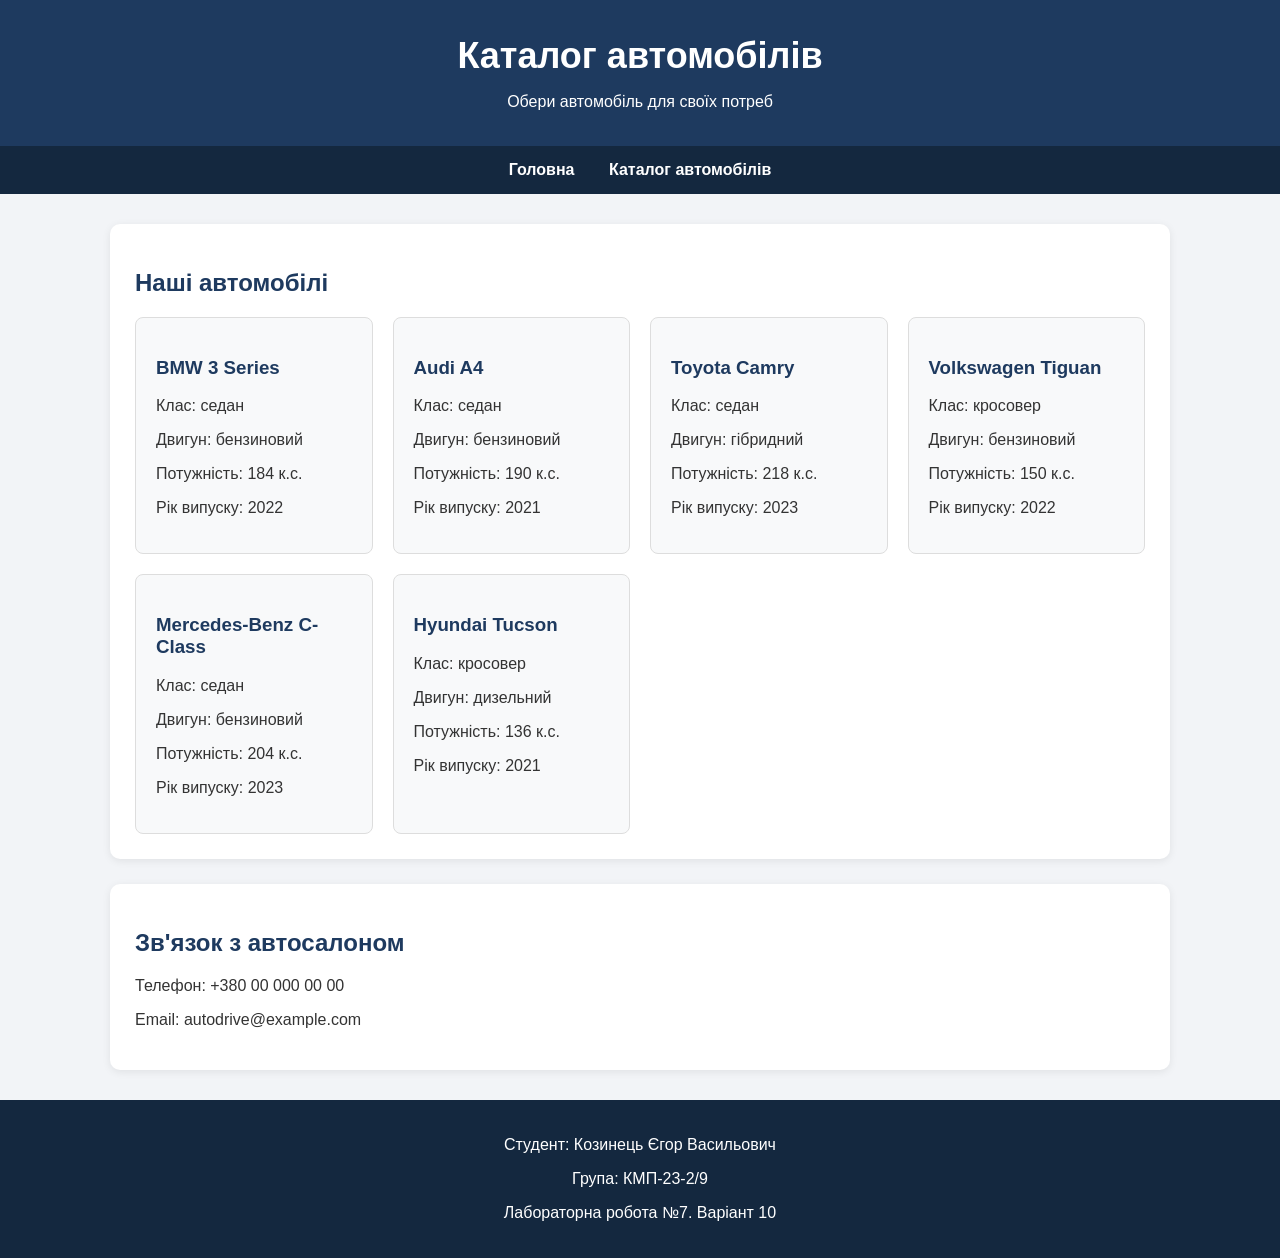
==== cars.html @ f2f9bf5a "Initial commit" ====
<!DOCTYPE html>
<html lang="uk">
<head>
    <meta charset="UTF-8">
    <meta name="viewport" content="width=device-width, initial-scale=1.0">
    <title>Каталог автомобілів | AutoDrive</title>
    <link rel="stylesheet" href="style.css">
</head>
<body>

    <header>
        <h1>Каталог автомобілів</h1>
        <p>Обери автомобіль для своїх потреб</p>
    </header>

    <nav>
        <a href="index.html">Головна</a>
        <a href="cars.html">Каталог автомобілів</a>
    </nav>

    <main>
        <section>
            <h2>Наші автомобілі</h2>

            <div class="cards">
                <article class="card">
                    <h3>BMW 3 Series</h3>
                    <p>Клас: седан</p>
                    <p>Двигун: бензиновий</p>
                    <p>Потужність: 184 к.с.</p>
                    <p>Рік випуску: 2022</p>
                </article>

                <article class="card">
                    <h3>Audi A4</h3>
                    <p>Клас: седан</p>
                    <p>Двигун: бензиновий</p>
                    <p>Потужність: 190 к.с.</p>
                    <p>Рік випуску: 2021</p>
                </article>

                <article class="card">
                    <h3>Toyota Camry</h3>
                    <p>Клас: седан</p>
                    <p>Двигун: гібридний</p>
                    <p>Потужність: 218 к.с.</p>
                    <p>Рік випуску: 2023</p>
                </article>

                <article class="card">
                    <h3>Volkswagen Tiguan</h3>
                    <p>Клас: кросовер</p>
                    <p>Двигун: бензиновий</p>
                    <p>Потужність: 150 к.с.</p>
                    <p>Рік випуску: 2022</p>
                </article>

                <article class="card">
                    <h3>Mercedes-Benz C-Class</h3>
                    <p>Клас: седан</p>
                    <p>Двигун: бензиновий</p>
                    <p>Потужність: 204 к.с.</p>
                    <p>Рік випуску: 2023</p>
                </article>

                <article class="card">
                    <h3>Hyundai Tucson</h3>
                    <p>Клас: кросовер</p>
                    <p>Двигун: дизельний</p>
                    <p>Потужність: 136 к.с.</p>
                    <p>Рік випуску: 2021</p>
                </article>
            </div>
        </section>

        <section>
            <h2>Зв'язок з автосалоном</h2>
            <p>Телефон: +380 00 000 00 00</p>
            <p>Email: autodrive@example.com</p>
        </section>
    </main>

    <footer>
        <p>Студент: Козинець Єгор Васильович</p>
        <p>Група: КМП-23-2/9</p>
        <p>Лабораторна робота №7. Варіант 10</p>
    </footer>

</body>
</html>
---- style.css ----
* {
    box-sizing: border-box;
}

body {
    margin: 0;
    font-family: Arial, sans-serif;
    background-color: #f2f4f7;
    color: #333;
}

header {
    background-color: #1e3a5f;
    color: white;
    text-align: center;
    padding: 35px 20px;
}

header h1 {
    margin: 0;
    font-size: 36px;
}

header p {
    margin-bottom: 0;
}

nav {
    background-color: #14283f;
    text-align: center;
    padding: 15px;
}

nav a {
    color: white;
    text-decoration: none;
    margin: 0 15px;
    font-weight: bold;
}

nav a:hover {
    color: #f1c40f;
}

main {
    max-width: 1100px;
    margin: 30px auto;
    padding: 0 20px;
}

section {
    background-color: white;
    padding: 25px;
    margin-bottom: 25px;
    border-radius: 10px;
    box-shadow: 0 2px 8px rgba(0, 0, 0, 0.08);
}

section h2 {
    color: #1e3a5f;
}

.cards {
    display: grid;
    grid-template-columns: repeat(auto-fit, minmax(230px, 1fr));
    gap: 20px;
}

.card {
    background-color: #f8f9fa;
    padding: 20px;
    border: 1px solid #ddd;
    border-radius: 8px;
}

.card h3 {
    color: #1e3a5f;
}

.button {
    display: inline-block;
    background-color: #1e3a5f;
    color: white;
    padding: 12px 20px;
    text-decoration: none;
    border-radius: 5px;
}

.button:hover {
    background-color: #2e5988;
}

footer {
    background-color: #14283f;
    color: white;
    text-align: center;
    padding: 20px;
}
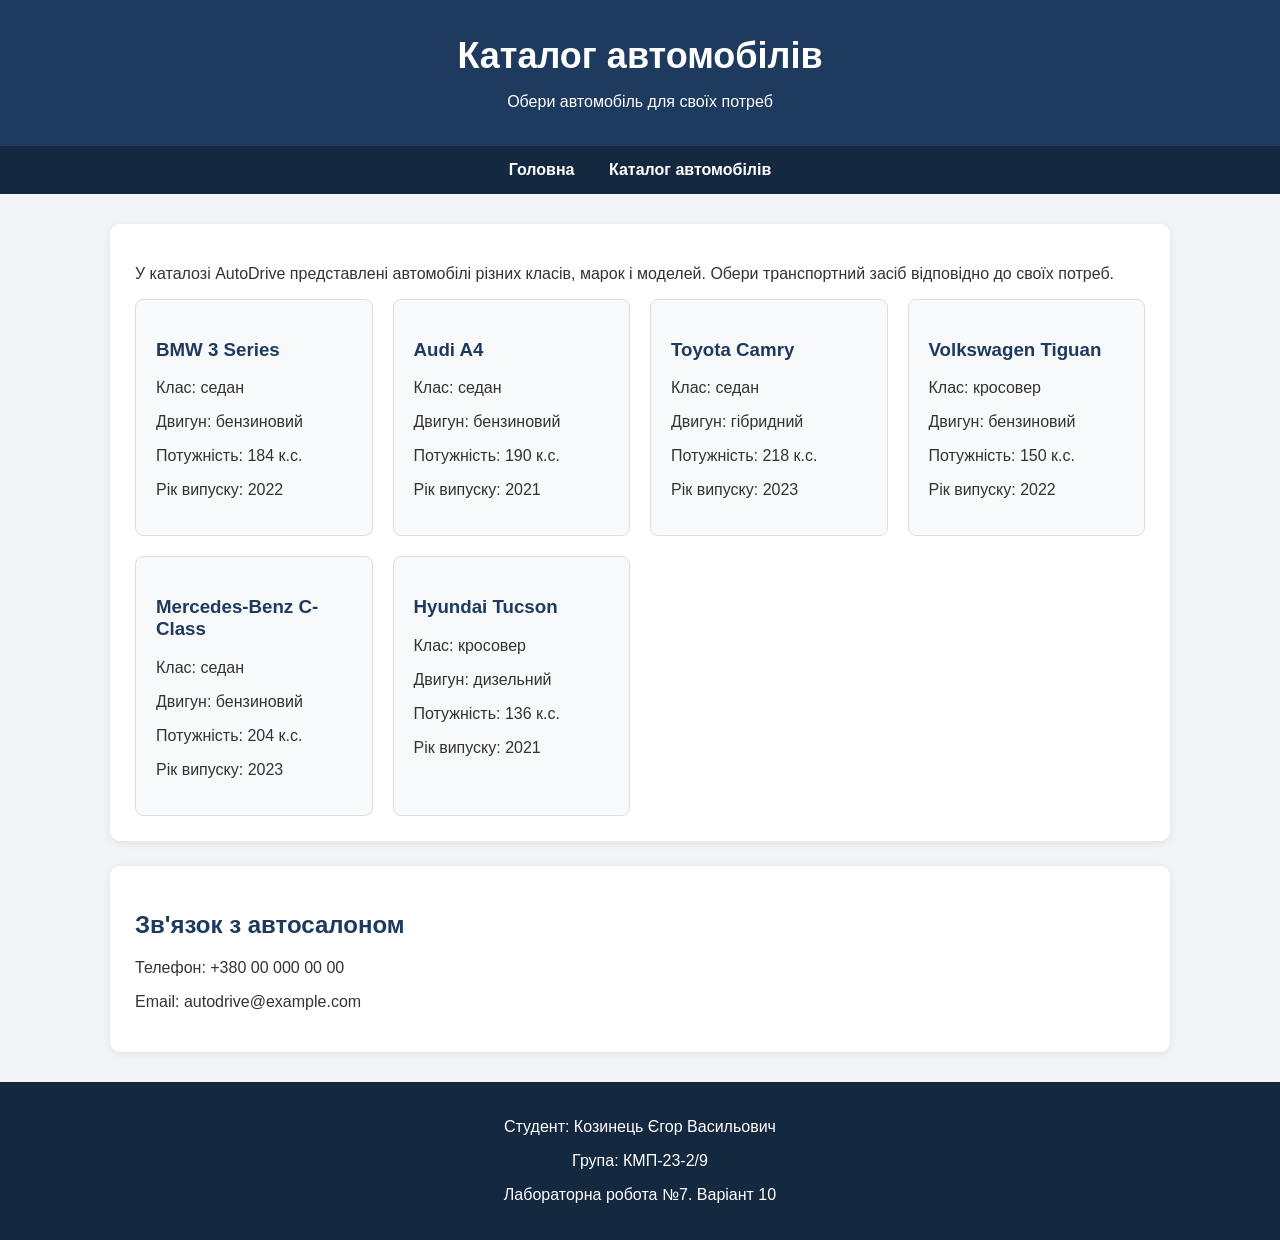
==== commit 88b9e381: "Add catalog description" ====
--- a/cars.html
+++ b/cars.html
@@ -21,7 +21,11 @@
 
     <main>
         <section>
-            <h2>Наші автомобілі</h2>
+            <p>
+    У каталозі AutoDrive представлені автомобілі
+    різних класів, марок і моделей.
+    Обери транспортний засіб відповідно до своїх потреб.
+</p>
 
             <div class="cards">
                 <article class="card">
